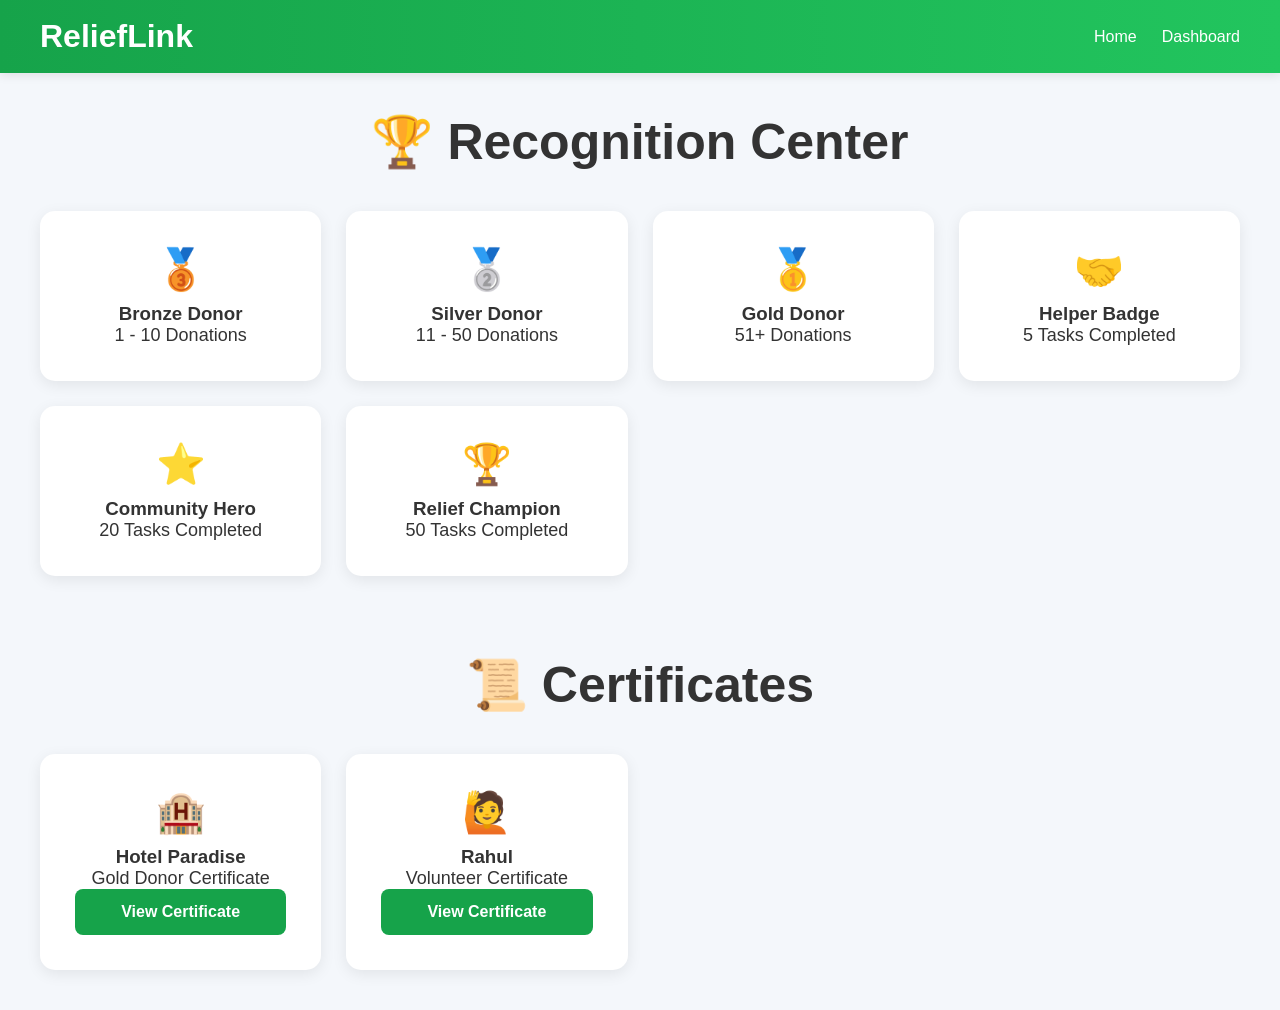
==== badges.html @ 2a1b2fc2 "Add files via upload" ====
<!DOCTYPE html>
<html lang="en">

<head>
    <meta charset="UTF-8">
    <meta name="viewport" content="width=device-width, initial-scale=1.0">
    <title>Badges & Certificates</title>
    <link rel="stylesheet" href="style.css">
</head>

<body>

    <nav>
        <h2>ReliefLink</h2>

        <ul>
            <li><a href="index.html">Home</a></li>
            <li><a href="dashboard.html">Dashboard</a></li>
        </ul>
    </nav>

    <h1 class="dashboard-title">
        🏆 Recognition Center
    </h1>

    <div class="dashboard">

        <!-- Donor Badge -->

        <div class="card">
            <h2>🥉</h2>
            <h3>Bronze Donor</h3>
            <p>1 - 10 Donations</p>
        </div>

        <div class="card">
            <h2>🥈</h2>
            <h3>Silver Donor</h3>
            <p>11 - 50 Donations</p>
        </div>

        <div class="card">
            <h2>🥇</h2>
            <h3>Gold Donor</h3>
            <p>51+ Donations</p>
        </div>

        <!-- Volunteer Badge -->

        <div class="card">
            <h2>🤝</h2>
            <h3>Helper Badge</h3>
            <p>5 Tasks Completed</p>
        </div>

        <div class="card">
            <h2>⭐</h2>
            <h3>Community Hero</h3>
            <p>20 Tasks Completed</p>
        </div>

        <div class="card">
            <h2>🏆</h2>
            <h3>Relief Champion</h3>
            <p>50 Tasks Completed</p>
        </div>

    </div>

    <h1 class="dashboard-title">
        📜 Certificates
    </h1>

    <div class="dashboard">

        <div class="card">
            <h2>🏨</h2>
            <h3>Hotel Paradise</h3>
            <p>Gold Donor Certificate</p>

            <button onclick="alert('Certificate Generated!')">
                View Certificate
            </button>
        </div>

        <div class="card">
            <h2>🙋</h2>
            <h3>Rahul</h3>
            <p>Volunteer Certificate</p>

            <button onclick="alert('Certificate Generated!')">
                View Certificate
            </button>
        </div>

    </div>

</body>

</html>
---- style.css ----
/* =========================
   GLOBAL
========================= */

* {
    margin: 0;
    padding: 0;
    box-sizing: border-box;
    font-family: 'Segoe UI', sans-serif;
}

body {
    background: #f4f7fb;
    color: #333;
}

/* =========================
   NAVBAR
========================= */

nav {
    background: linear-gradient(90deg, #16a34a, #22c55e);
    color: white;
    display: flex;
    justify-content: space-between;
    align-items: center;
    padding: 18px 40px;
    box-shadow: 0 2px 10px rgba(0, 0, 0, 0.1);
}

nav h2 {
    font-size: 32px;
    font-weight: bold;
}

nav ul {
    display: flex;
    list-style: none;
    gap: 25px;
}

nav ul li {
    list-style: none;
}

nav a {
    text-decoration: none;
    color: white;
    font-weight: 500;
    transition: 0.3s;
}

nav a:hover {
    color: #d1fae5;
}

/* =========================
   HERO SECTION
========================= */

.hero {
    text-align: center;
    padding: 100px 20px;
}

.hero h1 {
    font-size: 60px;
    margin-bottom: 20px;
}

.hero p {
    font-size: 22px;
    color: #666;
}

.buttons {
    margin-top: 35px;
}

.btn-green {
    background: #16a34a;
    color: white;
    text-decoration: none;
    padding: 14px 30px;
    border-radius: 10px;
    margin-right: 10px;
    font-weight: bold;
}

.btn-red {
    background: #dc2626;
    color: white;
    text-decoration: none;
    padding: 14px 30px;
    border-radius: 10px;
    font-weight: bold;
}

/* =========================
   STATS SECTION
========================= */

.stats {
    display: flex;
    justify-content: center;
    gap: 25px;
    margin-top: 40px;
    flex-wrap: wrap;
}

.stats .card {
    width: 220px;
}

/* =========================
   FORMS
========================= */

.form-container {
    width: 500px;
    margin: 60px auto;
    background: white;
    padding: 35px;
    border-radius: 15px;
    box-shadow: 0 4px 15px rgba(0, 0, 0, 0.08);
}

.form-container h1 {
    text-align: center;
    margin-bottom: 25px;
    color: #16a34a;
}

input,
select {
    width: 100%;
    padding: 14px;
    margin-bottom: 15px;
    border: 1px solid #ddd;
    border-radius: 8px;
    font-size: 15px;
}

button {
    width: 100%;
    padding: 14px;
    border: none;
    border-radius: 8px;
    background: #16a34a;
    color: white;
    font-size: 16px;
    font-weight: bold;
    cursor: pointer;
}

button:hover {
    background: #15803d;
}

/* =========================
   DASHBOARD
========================= */

.dashboard-title {
    text-align: center;
    margin-top: 40px;
    font-size: 50px;
}

.dashboard {
    display: grid;
    grid-template-columns: repeat(4, 1fr);
    gap: 25px;
    padding: 40px;
}

.card {
    background: white;
    padding: 35px;
    border-radius: 15px;
    text-align: center;
    box-shadow: 0 4px 15px rgba(0, 0, 0, 0.08);
    transition: 0.3s;
}

.card:hover {
    transform: translateY(-5px);
}

.card h2 {
    font-size: 40px;
    color: #16a34a;
    margin-bottom: 10px;
}

.card p {
    font-size: 18px;
}

/* =========================
   DISASTER MODE BUTTON
========================= */

#modeBtn {
    width: 250px;
    display: block;
    margin: 20px auto;
    background: #dc2626;
}

#modeBtn:hover {
    background: #b91c1c;
}

/* =========================
   DISASTER MODE
========================= */

.disaster {
    background: #fff1f2;
}

.disaster nav {
    background: linear-gradient(90deg,
            #991b1b,
            #dc2626);
}

.disaster .card h2 {
    color: #dc2626;
}

/* =========================
   FOOTER
========================= */

footer {
    text-align: center;
    padding: 25px;
    margin-top: 50px;
    background: white;
}

/* =========================
   MOBILE RESPONSIVE
========================= */

@media(max-width:768px) {

    nav {
        flex-direction: column;
        gap: 15px;
    }

    nav ul {
        flex-wrap: wrap;
        justify-content: center;
    }

    .hero h1 {
        font-size: 38px;
    }

    .hero p {
        font-size: 18px;
    }

    .form-container {
        width: 90%;
    }

    .dashboard {
        grid-template-columns: 1fr;
    }

    .stats {
        flex-direction: column;
        align-items: center;
    }
}

.feature-card {
    text-decoration: none;
    color: black;
}

.feature-card:hover {
    transform: translateY(-8px);
    cursor: pointer;
}

.feature-card {
    text-decoration: none;
    color: black;
}

.feature-card:hover {
    transform: translateY(-8px);
    cursor: pointer;
}

.feature-card {
    text-decoration: none;
    color: black;
}

.feature-card:hover {
    transform: translateY(-8px);
    cursor: pointer;
}
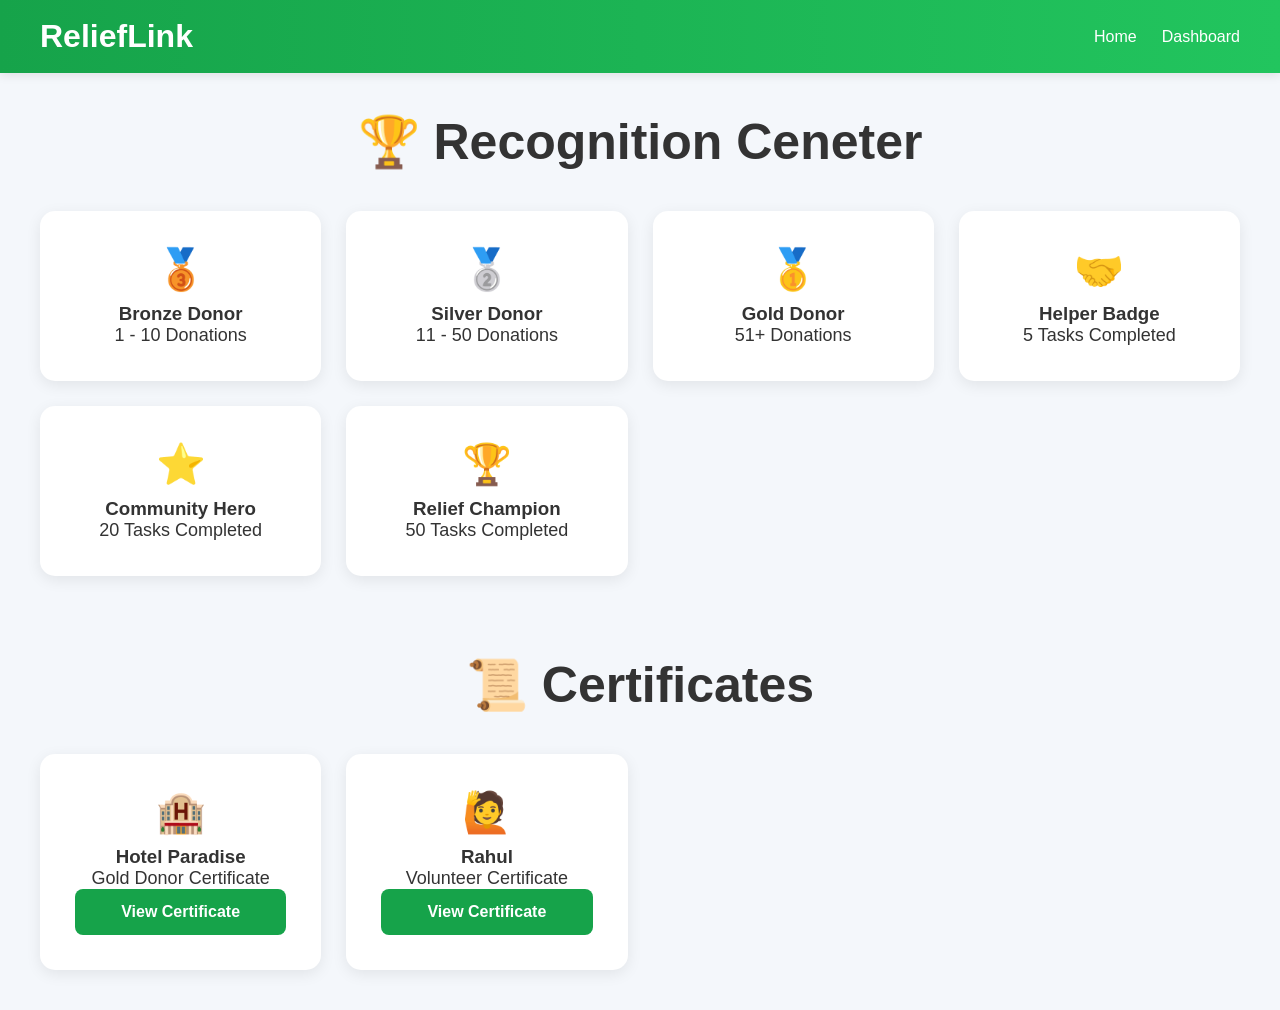
==== commit 783ab88a: "Fix typo in Recognition Center heading" ====
--- a/badges.html
+++ b/badges.html
@@ -20,7 +20,7 @@
     </nav>
 
     <h1 class="dashboard-title">
-        🏆 Recognition Center
+        🏆 Recognition Ceneter
     </h1>
 
     <div class="dashboard">
@@ -97,4 +97,4 @@
 
 </body>
 
-</html>+</html>
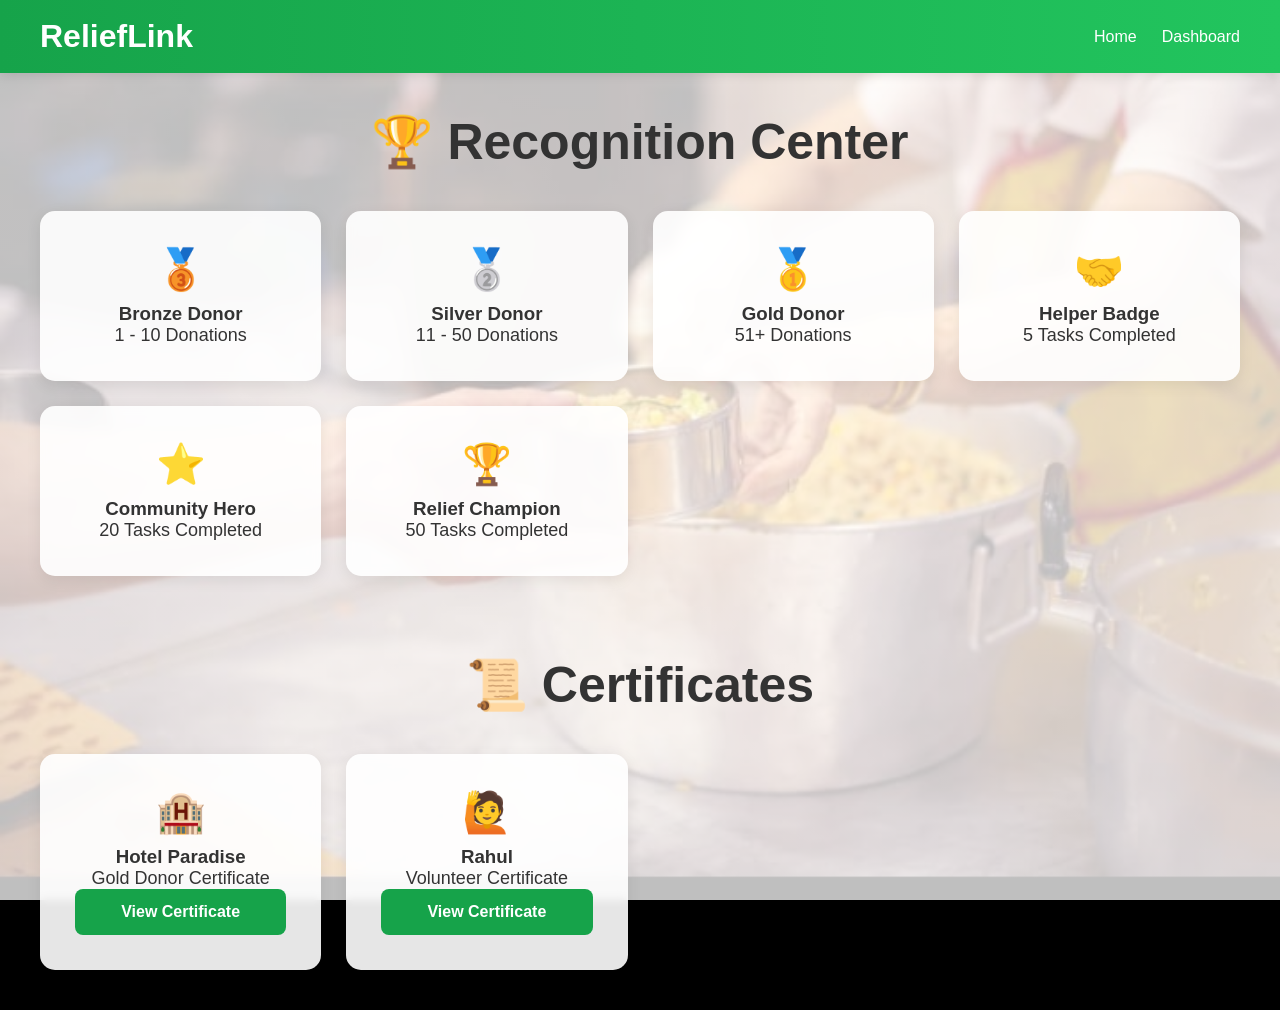
==== commit 99f3eb1f: "Motivating the volunteers,NGO workers,Restaurants" ====
--- a/badges.html
+++ b/badges.html
@@ -20,7 +20,7 @@
     </nav>
 
     <h1 class="dashboard-title">
-        🏆 Recognition Ceneter
+        🏆 Recognition Center
     </h1>
 
     <div class="dashboard">
--- a/style.css
+++ b/style.css
@@ -307,4 +307,66 @@
 .feature-card:hover {
     transform: translateY(-8px);
     cursor: pointer;
+}
+
+.hero {
+    background-image: url("1.jpeg");
+
+    background-size: cover;
+    background-position: center;
+    background-repeat: no-repeat;
+
+    min-height: 90vh;
+
+    display: flex;
+    flex-direction: column;
+    justify-content: center;
+    align-items: center;
+
+    text-align: center;
+
+    color: white;
+
+    position: relative;
+}
+
+.hero::before {
+    content: "";
+    position: absolute;
+
+    top: 0;
+    left: 0;
+
+    width: 100%;
+    height: 100%;
+
+    background: rgba(0, 0, 0, 0.55);
+}
+
+.hero h1,
+.hero p,
+.hero .buttons {
+    position: relative;
+    z-index: 1;
+}
+
+body {
+    background:
+        linear-gradient(rgba(255, 255, 255, 0.75),
+            rgba(255, 255, 255, 0.75)),
+        url("1.jpeg");
+
+    background-size: cover;
+    background-position: center;
+    background-repeat: no-repeat;
+    background-attachment: fixed;
+}
+
+.form-container,
+.card {
+    background: rgba(255, 255, 255, 0.9);
+
+    backdrop-filter: blur(5px);
+
+    border-radius: 15px;
 }
